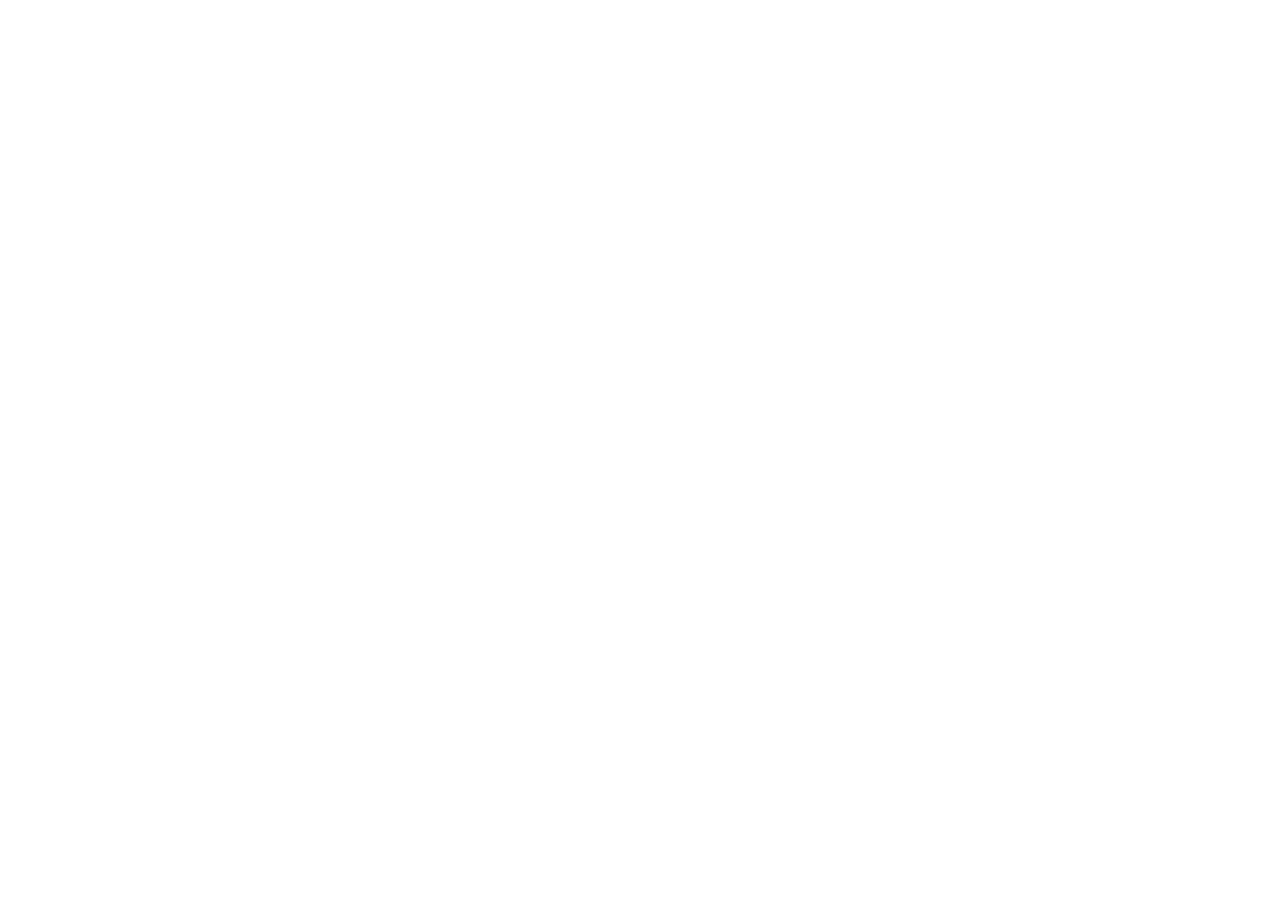
==== index.html @ 5338445f "Add files via upload" ====
<!doctype html>
<html lang="en">
  <head>
    <meta charset="UTF-8" />
    <meta name="viewport" content="width=device-width, initial-scale=1.0" />

    <title>Fire Station Dashboard</title>

    <!-- Main dashboard styling -->
    <link rel="stylesheet" href="css/style.css" />

    <!-- Mobile and tablet styling -->
    <link rel="stylesheet" href="css/responsive.css" />
  </head>

  <body>
    <!-- JavaScript dashboard yahan load karega -->
    <div id="app"></div>

    <script src="js/dashboard.js"></script>
  </body>
</html>
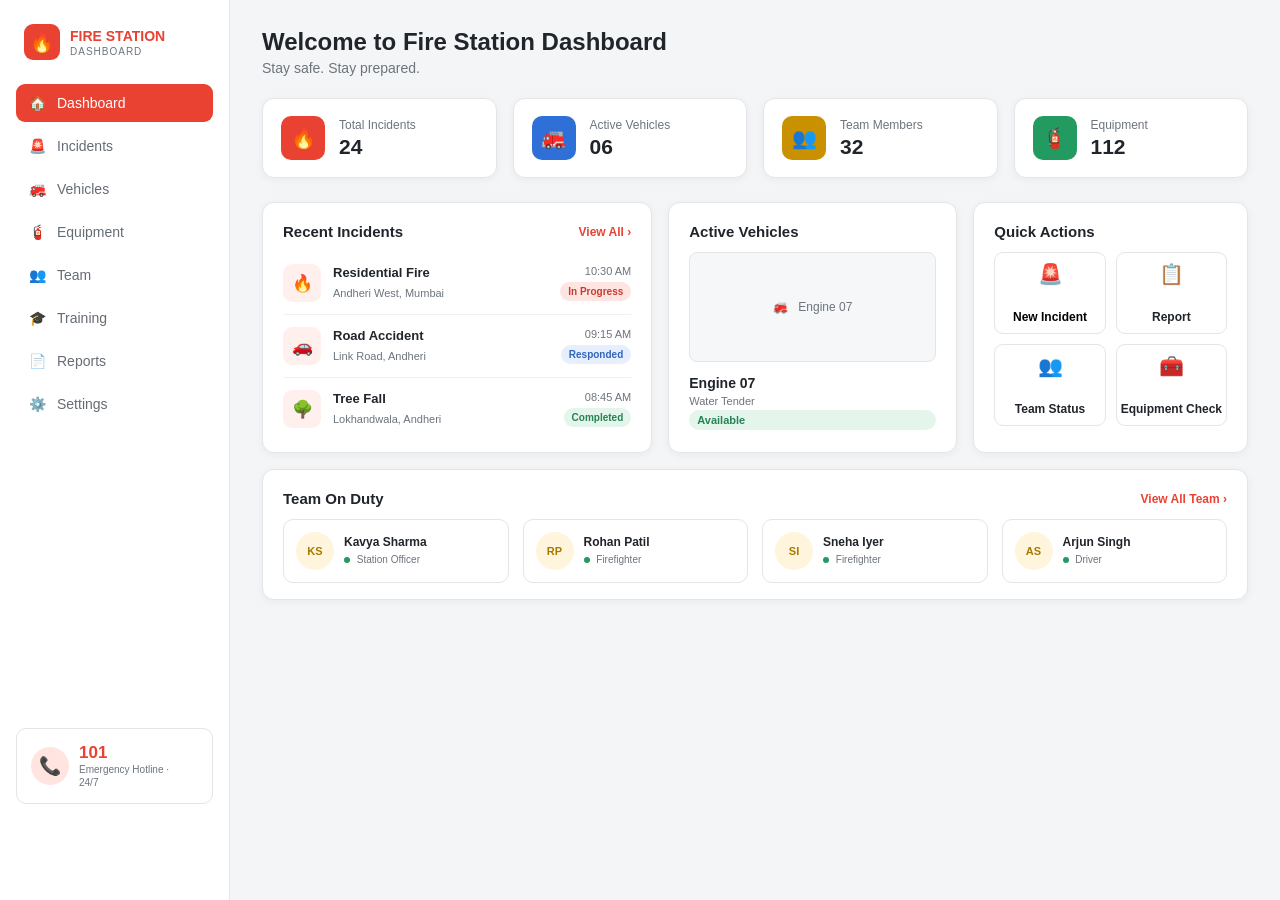
==== commit 81d8a0ad: "Update index.html" ====
--- a/index.html
+++ b/index.html
@@ -7,16 +7,16 @@
     <title>Fire Station Dashboard</title>
 
     <!-- Main dashboard styling -->
-    <link rel="stylesheet" href="css/style.css" />
+    <link rel="stylesheet" href="style.css" />
 
     <!-- Mobile and tablet styling -->
-    <link rel="stylesheet" href="css/responsive.css" />
+    <link rel="stylesheet" href="responsive.css" />
   </head>
 
   <body>
     <!-- JavaScript dashboard yahan load karega -->
     <div id="app"></div>
 
-    <script src="js/dashboard.js"></script>
+    <script src="dashboard.js"></script>
   </body>
 </html>
--- a/style.css
+++ b/style.css
@@ -0,0 +1,813 @@
+:root {
+  --red: #e94232;
+  --red-dark: #d93527;
+  --blue: #2f70d8;
+  --green: #239a60;
+  --gold: #c99000;
+
+  --text: #20252b;
+  --muted: #6d747d;
+
+  --border: #e3e5e8;
+  --background: #f4f5f6;
+  --white: #ffffff;
+
+  --radius: 12px;
+  --shadow: 0 2px 8px rgba(30, 40, 50, 0.05);
+}
+
+/* Basic reset */
+
+* {
+  margin: 0;
+  padding: 0;
+  box-sizing: border-box;
+}
+
+body {
+  font-family: Arial, Helvetica, sans-serif;
+  background: var(--background);
+  color: var(--text);
+  min-height: 100vh;
+}
+
+a {
+  text-decoration: none;
+  color: inherit;
+}
+
+button,
+input,
+select,
+textarea {
+  font-family: inherit;
+}
+
+/* ================================
+   MAIN APP
+================================ */
+
+.app-shell {
+  display: flex;
+  min-height: 100vh;
+}
+
+/* ================================
+   SIDEBAR
+================================ */
+
+.sidebar {
+  width: 230px;
+  height: 100vh;
+
+  position: fixed;
+  left: 0;
+  top: 0;
+
+  background: var(--white);
+  border-right: 1px solid var(--border);
+
+  padding: 24px 16px;
+
+  z-index: 100;
+}
+
+/* Logo section */
+
+.brand {
+  display: flex;
+  align-items: center;
+  gap: 10px;
+
+  padding: 0 8px 24px;
+}
+
+.brand-mark {
+  width: 36px;
+  height: 36px;
+
+  display: grid;
+  place-items: center;
+
+  border-radius: 9px;
+
+  background: var(--red);
+  color: white;
+
+  font-size: 19px;
+}
+
+.brand-text strong {
+  display: block;
+
+  color: var(--red);
+
+  font-size: 14px;
+}
+
+.brand-text span {
+  display: block;
+
+  margin-top: 2px;
+
+  color: var(--muted);
+
+  font-size: 10px;
+  letter-spacing: 1px;
+}
+
+/* Navigation */
+
+.nav {
+  display: grid;
+  gap: 5px;
+}
+
+.nav-link {
+  display: flex;
+  align-items: center;
+
+  gap: 11px;
+
+  padding: 11px 12px;
+
+  border-radius: 9px;
+
+  color: #656c74;
+
+  font-size: 14px;
+
+  transition: 0.2s;
+}
+
+.nav-link:hover {
+  background: #fff2f0;
+  color: var(--red);
+}
+
+.nav-link.active {
+  background: var(--red);
+  color: white;
+}
+
+.nav-icon {
+  width: 18px;
+  text-align: center;
+}
+
+/* ================================
+   EMERGENCY HOTLINE
+================================ */
+
+.hotline {
+  position: absolute;
+
+  left: 16px;
+  right: 16px;
+  bottom: 96px;
+
+  padding: 14px;
+
+  display: flex;
+  align-items: center;
+
+  gap: 10px;
+
+  border: 1px solid var(--border);
+  border-radius: 10px;
+
+  background: white;
+}
+
+.hotline-icon {
+  width: 38px;
+  height: 38px;
+
+  display: grid;
+  place-items: center;
+
+  border-radius: 50%;
+
+  background: #ffe4e0;
+  color: var(--red);
+
+  font-size: 18px;
+}
+
+.hotline strong {
+  display: block;
+
+  color: var(--red);
+
+  font-size: 17px;
+}
+
+.hotline span {
+  display: block;
+
+  color: var(--muted);
+
+  font-size: 10px;
+
+  line-height: 1.3;
+}
+
+/* ================================
+   MAIN CONTENT
+================================ */
+
+.main {
+  width: calc(100% - 230px);
+
+  margin-left: 230px;
+
+  padding: 28px 32px;
+}
+
+.page-title {
+  margin-bottom: 22px;
+}
+
+.page-title h1 {
+  font-size: 24px;
+
+  margin-bottom: 4px;
+}
+
+.page-title p {
+  color: var(--muted);
+
+  font-size: 14px;
+}
+
+/* ================================
+   STAT CARDS
+================================ */
+
+.stats-grid {
+  display: grid;
+
+  grid-template-columns: repeat(4, 1fr);
+
+  gap: 16px;
+
+  margin-bottom: 24px;
+}
+
+.stat-card {
+  display: flex;
+  align-items: center;
+
+  gap: 14px;
+
+  padding: 17px 18px;
+
+  background: white;
+
+  border: 1px solid var(--border);
+
+  border-radius: var(--radius);
+
+  box-shadow: var(--shadow);
+}
+
+.stat-icon {
+  width: 44px;
+  height: 44px;
+
+  display: grid;
+  place-items: center;
+
+  border-radius: 10px;
+
+  color: white;
+
+  font-size: 20px;
+}
+
+.stat-icon.red {
+  background: var(--red);
+}
+
+.stat-icon.blue {
+  background: var(--blue);
+}
+
+.stat-icon.gold {
+  background: var(--gold);
+}
+
+.stat-icon.green {
+  background: var(--green);
+}
+
+.stat-label {
+  color: var(--muted);
+
+  font-size: 12px;
+
+  margin-bottom: 3px;
+}
+
+.stat-value {
+  font-size: 21px;
+
+  font-weight: 700;
+}
+
+/* ================================
+   DASHBOARD PANELS
+================================ */
+
+.dashboard-grid {
+  display: grid;
+
+  grid-template-columns: 1.35fr 1fr 0.95fr;
+
+  gap: 16px;
+
+  margin-bottom: 16px;
+}
+
+.panel {
+  background: white;
+
+  border: 1px solid var(--border);
+
+  border-radius: var(--radius);
+
+  box-shadow: var(--shadow);
+}
+
+.panel-head {
+  display: flex;
+
+  align-items: center;
+
+  justify-content: space-between;
+
+  padding: 20px 20px 12px;
+}
+
+.panel-head h2 {
+  font-size: 15px;
+}
+
+.panel-head a {
+  color: var(--red);
+
+  font-size: 12px;
+
+  font-weight: 700;
+}
+
+/* ================================
+   INCIDENTS
+================================ */
+
+.incident-list {
+  padding: 0 20px 12px;
+}
+
+.incident-row {
+  display: grid;
+
+  grid-template-columns: 40px 1fr auto;
+
+  align-items: center;
+
+  gap: 10px;
+
+  padding: 12px 0;
+
+  border-bottom: 1px solid #f0f1f2;
+}
+
+.incident-row:last-child {
+  border-bottom: none;
+}
+
+.incident-icon {
+  width: 38px;
+  height: 38px;
+
+  display: grid;
+  place-items: center;
+
+  border-radius: 9px;
+
+  background: #fff0ee;
+
+  font-size: 17px;
+}
+
+.incident-main strong {
+  display: block;
+
+  font-size: 13px;
+
+  margin-bottom: 3px;
+}
+
+.incident-main span {
+  color: var(--muted);
+
+  font-size: 11px;
+}
+
+.incident-time {
+  text-align: right;
+
+  color: var(--muted);
+
+  font-size: 11px;
+}
+
+/* ================================
+   STATUS BADGES
+================================ */
+
+.badge {
+  display: inline-flex;
+
+  align-items: center;
+
+  padding: 4px 8px;
+
+  border-radius: 999px;
+
+  font-size: 10px;
+
+  font-weight: 700;
+
+  margin-top: 5px;
+}
+
+.badge.red {
+  color: #c83a2e;
+  background: #ffe5e2;
+}
+
+.badge.blue {
+  color: #3165b9;
+  background: #e7efff;
+}
+
+.badge.green {
+  color: #258354;
+  background: #e4f5ec;
+}
+
+.badge.gold {
+  color: #946d00;
+  background: #fff3cf;
+}
+
+.badge.gray {
+  color: #656b72;
+  background: #edf0f2;
+}
+
+/* ================================
+   VEHICLE
+================================ */
+
+.vehicle-preview {
+  height: 110px;
+
+  margin: 0 20px 12px;
+
+  display: grid;
+  place-items: center;
+
+  background: #f6f7f8;
+
+  border: 1px solid var(--border);
+
+  border-radius: 8px;
+
+  color: var(--muted);
+
+  font-size: 12px;
+}
+
+.vehicle-info {
+  padding: 0 20px 18px;
+}
+
+.vehicle-info strong {
+  font-size: 14px;
+}
+
+.vehicle-info span {
+  display: block;
+
+  color: var(--muted);
+
+  font-size: 11px;
+
+  margin-top: 3px;
+}
+
+/* ================================
+   QUICK ACTIONS
+================================ */
+
+.quick-actions {
+  display: grid;
+
+  grid-template-columns: 1fr 1fr;
+
+  gap: 10px;
+
+  padding: 0 20px 20px;
+}
+
+.quick-btn {
+  min-height: 82px;
+
+  display: grid;
+  place-items: center;
+
+  text-align: center;
+
+  border: 1px solid var(--border);
+
+  border-radius: 9px;
+
+  background: white;
+
+  transition: 0.2s;
+}
+
+.quick-btn:hover {
+  border-color: #f1b2ab;
+
+  transform: translateY(-1px);
+}
+
+.quick-btn span {
+  display: block;
+
+  font-size: 20px;
+
+  margin-bottom: 5px;
+}
+
+.quick-btn strong {
+  font-size: 12px;
+}
+
+/* ================================
+   TEAM
+================================ */
+
+.team-panel {
+  padding-bottom: 16px;
+}
+
+.team-grid {
+  display: grid;
+
+  grid-template-columns: repeat(4, 1fr);
+
+  gap: 14px;
+
+  padding: 0 20px;
+}
+
+.member-card {
+  display: flex;
+  align-items: center;
+
+  gap: 10px;
+
+  padding: 12px;
+
+  border: 1px solid var(--border);
+
+  border-radius: 10px;
+}
+
+.avatar {
+  width: 38px;
+  height: 38px;
+
+  flex: 0 0 38px;
+
+  display: grid;
+  place-items: center;
+
+  border-radius: 50%;
+
+  background: #fff5dc;
+
+  color: #a77900;
+
+  font-size: 11px;
+
+  font-weight: 700;
+}
+
+.member-card strong {
+  display: block;
+
+  font-size: 12px;
+}
+
+.member-card span {
+  color: var(--muted);
+
+  font-size: 10px;
+}
+
+.dot {
+  display: inline-block;
+
+  width: 6px;
+  height: 6px;
+
+  margin-right: 4px;
+
+  border-radius: 50%;
+
+  background: var(--green);
+}
+
+/* ================================
+   BUTTONS
+================================ */
+
+.btn {
+  border: none;
+
+  border-radius: 8px;
+
+  padding: 10px 15px;
+
+  font-size: 12px;
+
+  font-weight: 700;
+
+  transition: 0.2s;
+}
+
+.btn-primary {
+  background: var(--red);
+
+  color: white;
+}
+
+.btn-primary:hover {
+  background: var(--red-dark);
+}
+
+.btn-light {
+  background: #f1f2f3;
+
+  color: var(--text);
+}
+
+/* ================================
+   MODAL
+================================ */
+
+.modal-backdrop {
+  position: fixed;
+
+  inset: 0;
+
+  display: none;
+
+  align-items: center;
+  justify-content: center;
+
+  background: rgba(25, 30, 35, 0.42);
+
+  z-index: 500;
+
+  padding: 20px;
+}
+
+.modal-backdrop.show {
+  display: flex;
+}
+
+.modal {
+  width: min(520px, 100%);
+
+  background: white;
+
+  border-radius: 12px;
+
+  padding: 22px;
+
+  box-shadow: 0 18px 50px rgba(0, 0, 0, 0.18);
+}
+
+.modal-head {
+  display: flex;
+
+  align-items: center;
+
+  justify-content: space-between;
+
+  margin-bottom: 18px;
+}
+
+.modal-head h2 {
+  font-size: 17px;
+}
+
+.close {
+  border: none;
+
+  background: transparent;
+
+  color: var(--muted);
+
+  font-size: 22px;
+}
+
+/* ================================
+   FORMS
+================================ */
+
+.form-grid {
+  display: grid;
+
+  gap: 13px;
+}
+
+.form-group label {
+  display: block;
+
+  margin-bottom: 6px;
+
+  font-size: 11px;
+
+  font-weight: 700;
+}
+
+.form-group input,
+.form-group select,
+.form-group textarea {
+  width: 100%;
+
+  padding: 10px 12px;
+
+  border: 1px solid #dfe2e5;
+
+  border-radius: 8px;
+
+  outline: none;
+}
+
+.form-group textarea {
+  min-height: 90px;
+
+  resize: vertical;
+}
+
+.form-group input:focus,
+.form-group select:focus,
+.form-group textarea:focus {
+  border-color: var(--red);
+}
+
+/* ================================
+   TOAST
+================================ */
+
+.toast {
+  position: fixed;
+
+  right: 22px;
+  bottom: 22px;
+
+  padding: 12px 16px;
+
+  background: #242a30;
+
+  color: white;
+
+  border-radius: 8px;
+
+  font-size: 12px;
+
+  opacity: 0;
+
+  transform: translateY(10px);
+
+  pointer-events: none;
+
+  transition: 0.25s;
+
+  z-index: 1000;
+}
+
+.toast.show {
+  opacity: 1;
+
+  transform: translateY(0);
+}
--- a/responsive.css
+++ b/responsive.css
@@ -0,0 +1,125 @@
+/* Small screens get their own layout so the dashboard doesn't feel cramped. */
+
+@media (max-width: 1100px) {
+  .sidebar {
+    width: 205px;
+  }
+
+  .main {
+    width: calc(100% - 205px);
+
+    margin-left: 205px;
+
+    padding: 24px;
+  }
+
+  .dashboard-grid {
+    grid-template-columns: 1fr 1fr;
+  }
+
+  .dashboard-grid .panel:last-child {
+    grid-column: 1 / -1;
+  }
+
+  .quick-actions {
+    grid-template-columns: repeat(4, 1fr);
+  }
+
+  .team-grid {
+    grid-template-columns: repeat(2, 1fr);
+  }
+}
+
+@media (max-width: 800px) {
+  .sidebar {
+    width: 72px;
+
+    padding: 18px 10px;
+  }
+
+  .brand {
+    justify-content: center;
+  }
+
+  .brand-text {
+    display: none;
+  }
+
+  .nav-link {
+    justify-content: center;
+
+    padding: 12px;
+  }
+
+  .nav-link span:not(.nav-icon) {
+    display: none;
+  }
+
+  .hotline {
+    left: 10px;
+    right: 10px;
+
+    justify-content: center;
+
+    padding: 10px;
+  }
+
+  .hotline div:last-child {
+    display: none;
+  }
+
+  .main {
+    width: calc(100% - 72px);
+
+    margin-left: 72px;
+
+    padding: 20px;
+  }
+
+  .stats-grid {
+    grid-template-columns: repeat(2, 1fr);
+  }
+
+  .dashboard-grid {
+    grid-template-columns: 1fr;
+  }
+
+  .dashboard-grid .panel:last-child {
+    grid-column: auto;
+  }
+
+  .quick-actions {
+    grid-template-columns: 1fr 1fr;
+  }
+
+  .team-grid {
+    grid-template-columns: repeat(2, 1fr);
+  }
+}
+
+@media (max-width: 560px) {
+  .main {
+    padding: 14px;
+  }
+
+  .page-title h1 {
+    font-size: 21px;
+  }
+
+  .stats-grid,
+  .team-grid {
+    grid-template-columns: 1fr;
+  }
+
+  .quick-actions {
+    grid-template-columns: 1fr;
+  }
+
+  .incident-row {
+    grid-template-columns: 40px 1fr;
+  }
+
+  .incident-time {
+    display: none;
+  }
+}
